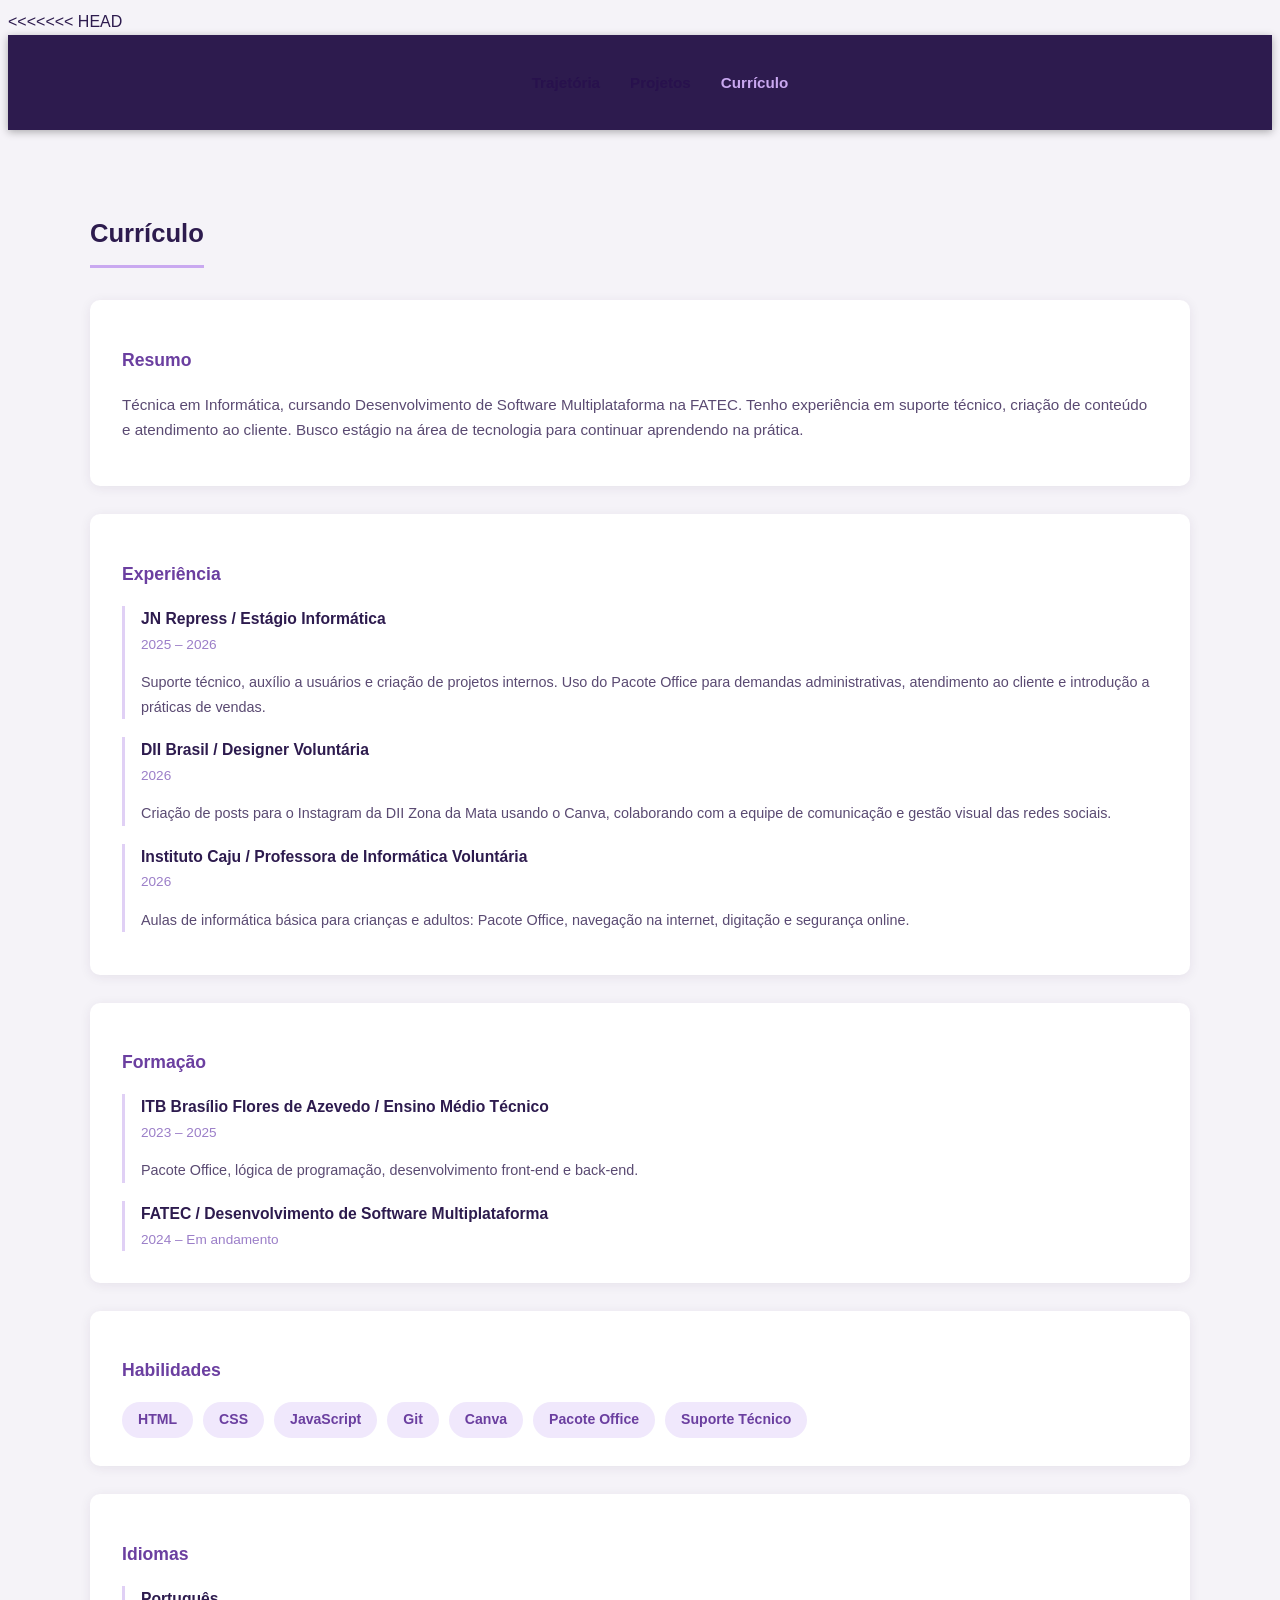
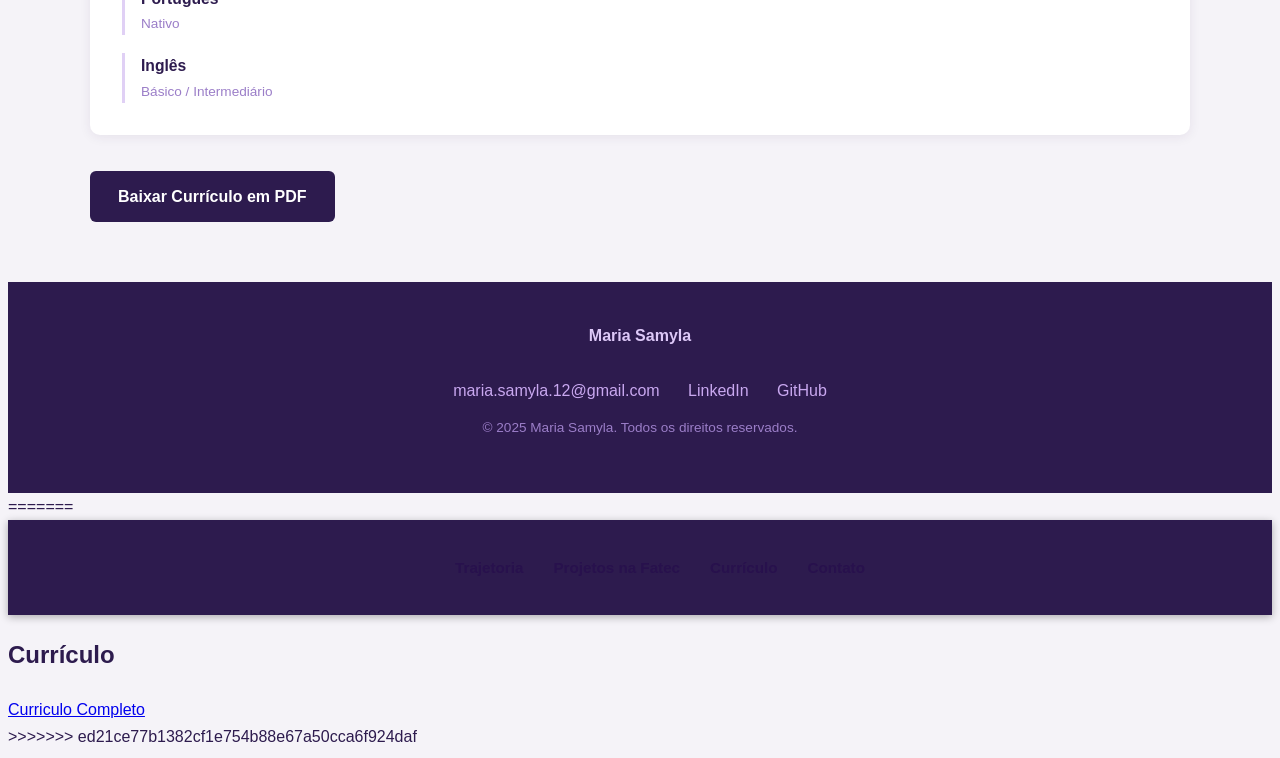
==== curriculo.html @ c289624d "Add files via upload" ====
<<<<<<< HEAD
<!DOCTYPE html>
<html lang="pt-BR">
<head>
  <meta charset="UTF-8">
  <meta name="viewport" content="width=device-width, initial-scale=1.0">
  <link rel="stylesheet" href="coiso.css">
  <title>Currículo — Maria Samyla</title>
</head>
<body>

  <header id="cabecalho">
    <div class="container">
      <nav>
        <ul>
          <li><a href="portifolio.html">Trajetória</a></li>
          <li><a href="projetos.html">Projetos</a></li>
          <li><a href="curriculo.html" class="active">Currículo</a></li>
        </ul>
      </nav>
    </div>
  </header>

  <main class="section">
    <h2>Currículo</h2>

    <div class="cv-block">
      <h3>Resumo</h3>
      <p style="color:#5a4a72; font-size:0.95rem;">
        Técnica em Informática, cursando Desenvolvimento de Software Multiplataforma na FATEC.
        Tenho experiência em suporte técnico, criação de conteúdo e atendimento ao cliente.
        Busco estágio na área de tecnologia para continuar aprendendo na prática.
      </p>
    </div>

    <div class="cv-block">
      <h3>Experiência</h3>
      <div class="cv-item">
        <strong>JN Repress / Estágio Informática</strong>
        <span>2025 – 2026</span>
        <p>Suporte técnico, auxílio a usuários e criação de projetos internos. Uso do Pacote Office para demandas administrativas, atendimento ao cliente e introdução a práticas de vendas.</p>
      </div>
      <div class="cv-item">
        <strong>DII Brasil / Designer Voluntária</strong>
        <span>2026</span>
        <p>Criação de posts para o Instagram da DII Zona da Mata usando o Canva, colaborando com a equipe de comunicação e gestão visual das redes sociais.</p>
      </div>
      <div class="cv-item">
        <strong>Instituto Caju / Professora de Informática Voluntária</strong>
        <span>2026</span>
        <p>Aulas de informática básica para crianças e adultos: Pacote Office, navegação na internet, digitação e segurança online.</p>
      </div>
    </div>

    <div class="cv-block">
      <h3>Formação</h3>
      <div class="cv-item">
        <strong>ITB Brasílio Flores de Azevedo / Ensino Médio Técnico</strong>
        <span>2023 – 2025</span>
        <p>Pacote Office, lógica de programação, desenvolvimento front-end e back-end.</p>
      </div>
      <div class="cv-item">
        <strong>FATEC / Desenvolvimento de Software Multiplataforma</strong>
        <span>2024 – Em andamento</span>
      </div>
    </div>

    <div class="cv-block">
      <h3>Habilidades</h3>
      <div class="skills-list">
        <span class="skill">HTML</span>
        <span class="skill">CSS</span>
        <span class="skill">JavaScript</span>
        <span class="skill">Git</span>
        <span class="skill">Canva</span>
        <span class="skill">Pacote Office</span>
        <span class="skill">Suporte Técnico</span>
      </div>
    </div>

    <div class="cv-block">
      <h3>Idiomas</h3>
      <div class="cv-item">
        <strong>Português</strong>
        <span>Nativo</span>
      </div>
      <div class="cv-item">
        <strong>Inglês</strong>
        <span>Básico / Intermediário</span>
      </div>
    </div>

    <a href="C:/Users/Samyla/Downloads/Currículo - Maria Samyla.pdf" class="btn-download" download>
      Baixar Currículo em PDF
    </a>
  </main>

  <footer id="rodape">
    <div>
      <strong>Maria Samyla</strong>
      <br><br>
      <a href="mailto:maria.samyla.12@gmail.com">maria.samyla.12@gmail.com</a>
      <a href="https://www.linkedin.com/in/mariaferreirasantos" target="_blank">LinkedIn</a>
      <a href="https://github.com/Mariasamyla" target="_blank">GitHub</a>
    </div>
    <p>© 2025 Maria Samyla. Todos os direitos reservados.</p>
  </footer>

</body>
</html>
=======

<!DOCTYPE html>
<html lang="en">
<head>
    <meta charset="UTF-8">
    <meta name="viewport" content="width=device-width, initial-scale=1.0">
    <link rel="stylesheet" href="coiso.css">
    <title>Curriculo</title>
</head>
<body>
   <header id="cabecalho">
    <div class="container">
      <nav>
        <ul >
          <li><a href="portifolio.html">Trajetoria</a></li>
          <li><a href="projetos.html">Projetos na Fatec</a></li>
          <li><a href="curriculo.html">Currículo</a></li>
          <li><a href="links">Contato</a></li>
        </ul>
      </nav>
    </div>
  </header>
  <section id="parte">
    <h2>Currículo</h2>
    
  </section>
  
  
  <section id="curriculo"> 
<a href="C:/Users/Samyla/Downloads/Curr%C3%ADculo%20-%20Maria%20Samyla.pdf">Curriculo Completo</a>
          </section>
</body>
</html>
>>>>>>> ed21ce77b1382cf1e754b88e67a50cca6f924daf
---- coiso.css ----
<<<<<<< HEAD
* {
  margin: 0;
  padding: 0;
  box-sizing: border-box;
}

body {
  font-family: 'Segoe UI', sans-serif;
  background: #f5f3f8;
  color: #2d1b4e;
  line-height: 1.7;
}

/* NAV */
#cabecalho {
  background: #2d1b4e;
  padding: 18px 0;
  position: sticky;
  top: 0;
  z-index: 100;
  box-shadow: 0 2px 8px rgba(0,0,0,0.3);
}

#cabecalho .container {
  max-width: 1100px;
  margin: auto;
  display: flex;
  align-items: center;
  justify-content: center;
  padding: 0 24px;
}

#cabecalho nav ul {
  display: flex;
  gap: 32px;
  list-style: none;
}

#cabecalho nav a {
  text-decoration: none;
  color: #e0d0f5;
  font-weight: 500;
  font-size: 0.95rem;
  transition: color 0.2s;
}

#cabecalho nav a:hover,
#cabecalho nav a.active {
  color: #c9a8f0;
}

/* HERO */
#hero {
  background: linear-gradient(135deg, #2d1b4e 0%, #6b3fa0 100%);
  color: white;
  padding: 80px 24px;
  text-align: center;
}

#hero h1 {
  font-size: 2.6rem;
  font-weight: 700;
  margin-bottom: 12px;
}

#hero p {
  font-size: 1.1rem;
  color: #ddc8f8;
  max-width: 520px;
  margin: 0 auto 28px;
}

#hero .btn {
  display: inline-block;
  background: #c9a8f0;
  color: #2d1b4e;
  padding: 12px 28px;
  border-radius: 6px;
  font-weight: 700;
  text-decoration: none;
  transition: background 0.2s;
}

#hero .btn:hover {
  background: #b48de8;
}

/* SECTIONS */
.section {
  max-width: 1100px;
  margin: 60px auto;
  padding: 0 24px;
}

.section h2 {
  font-size: 1.6rem;
  color: #2d1b4e;
  margin-bottom: 32px;
  padding-bottom: 10px;
  border-bottom: 3px solid #c9a8f0;
  display: inline-block;
}

/* SOBRE */
.sobre-grid {
  display: grid;
  grid-template-columns: 180px 1fr;
  gap: 40px;
  align-items: start;
}

.sobre-grid img {
  width: 180px;
  height: 180px;
  border-radius: 50%;
  object-fit: cover;
  border: 4px solid #c9a8f0;
}

.sobre-grid p {
  font-size: 1rem;
  color: #3d2a5e;
}

/* CARDS */
.cards {
  display: grid;
  grid-template-columns: repeat(auto-fill, minmax(300px, 1fr));
  gap: 24px;
}

.card {
  background: white;
  border-radius: 10px;
  padding: 24px;
  box-shadow: 0 2px 12px rgba(45,27,78,0.08);
  border-left: 4px solid #c9a8f0;
  transition: transform 0.2s, box-shadow 0.2s;
}

.card:hover {
  transform: translateY(-4px);
  box-shadow: 0 6px 20px rgba(45,27,78,0.14);
}

.card h3 {
  font-size: 1.05rem;
  color: #2d1b4e;
  margin-bottom: 6px;
}

.card .tag {
  display: inline-block;
  background: #f0e8fc;
  color: #6b3fa0;
  font-size: 0.78rem;
  padding: 3px 10px;
  border-radius: 20px;
  margin-bottom: 10px;
  font-weight: 600;
}

.card p {
  font-size: 0.92rem;
  color: #5a4a72;
}

.card a {
  display: inline-block;
  margin-top: 12px;
  color: #6b3fa0;
  font-weight: 600;
  font-size: 0.9rem;
  text-decoration: none;
}

.card a:hover {
  text-decoration: underline;
}

/* CURRICULO */
.cv-block {
  background: white;
  border-radius: 10px;
  padding: 28px 32px;
  box-shadow: 0 2px 12px rgba(45,27,78,0.08);
  margin-bottom: 28px;
}

.cv-block h3 {
  font-size: 1.1rem;
  color: #6b3fa0;
  margin-bottom: 16px;
}

.cv-item {
  border-left: 3px solid #e0d0f5;
  padding-left: 16px;
  margin-bottom: 18px;
}

.cv-item:last-child {
  margin-bottom: 0;
}

.cv-item strong {
  display: block;
  color: #2d1b4e;
  font-size: 0.98rem;
}

.cv-item span {
  font-size: 0.85rem;
  color: #9b7ec8;
  display: block;
  margin-bottom: 4px;
}

.cv-item p {
  font-size: 0.9rem;
  color: #5a4a72;
}

.skills-list {
  display: flex;
  flex-wrap: wrap;
  gap: 10px;
}

.skill {
  background: #f0e8fc;
  color: #6b3fa0;
  padding: 6px 16px;
  border-radius: 20px;
  font-size: 0.88rem;
  font-weight: 600;
}

.btn-download {
  display: inline-block;
  background: #2d1b4e;
  color: white;
  padding: 12px 28px;
  border-radius: 6px;
  font-weight: 700;
  text-decoration: none;
  margin-top: 8px;
  transition: background 0.2s;
}

.btn-download:hover {
  background: #6b3fa0;
}

/* FOOTER */
#rodape {
  background: #2d1b4e;
  color: #ddc8f8;
  text-align: center;
  padding: 40px 24px;
  margin-top: 60px;
}

#rodape a {
  color: #c9a8f0;
  text-decoration: none;
  margin: 0 12px;
  font-weight: 500;
}

#rodape a:hover {
  text-decoration: underline;
}

#rodape p {
  margin-top: 12px;
  font-size: 0.85rem;
  color: #9b7ec8;
}

@media (max-width: 640px) {
  .sobre-grid {
    grid-template-columns: 1fr;
    text-align: center;
  }
  .sobre-grid img {
    margin: 0 auto;
  }
  #hero h1 {
    font-size: 1.8rem;
  }
}
=======
#cabecalho { 
    background: hsl(276, 42%, 71%);
    padding: 16px 0;
}
#cabecalho .container {
    max-width: 1200px;
    margin: auto;
    display: flex;
    align-items: center;
    justify-content: center;
}
#cabecalho nav ul {
    display: flex;
    gap: 30px;
    list-style: none;
}
#cabecalho nav a:hover {
    color: #1521c5;
}
#cabecalho nav a {
    text-decoration: none;
    color: #28114d;
    font-weight: 600;
}

#vivencias {
    display: flex;  
    flex-direction: column;
    align-items: left;
    padding: 40px 0;
}
>>>>>>> ed21ce77b1382cf1e754b88e67a50cca6f924daf
---- coiso.css ----
<<<<<<< HEAD
* {
  margin: 0;
  padding: 0;
  box-sizing: border-box;
}

body {
  font-family: 'Segoe UI', sans-serif;
  background: #f5f3f8;
  color: #2d1b4e;
  line-height: 1.7;
}

/* NAV */
#cabecalho {
  background: #2d1b4e;
  padding: 18px 0;
  position: sticky;
  top: 0;
  z-index: 100;
  box-shadow: 0 2px 8px rgba(0,0,0,0.3);
}

#cabecalho .container {
  max-width: 1100px;
  margin: auto;
  display: flex;
  align-items: center;
  justify-content: center;
  padding: 0 24px;
}

#cabecalho nav ul {
  display: flex;
  gap: 32px;
  list-style: none;
}

#cabecalho nav a {
  text-decoration: none;
  color: #e0d0f5;
  font-weight: 500;
  font-size: 0.95rem;
  transition: color 0.2s;
}

#cabecalho nav a:hover,
#cabecalho nav a.active {
  color: #c9a8f0;
}

/* HERO */
#hero {
  background: linear-gradient(135deg, #2d1b4e 0%, #6b3fa0 100%);
  color: white;
  padding: 80px 24px;
  text-align: center;
}

#hero h1 {
  font-size: 2.6rem;
  font-weight: 700;
  margin-bottom: 12px;
}

#hero p {
  font-size: 1.1rem;
  color: #ddc8f8;
  max-width: 520px;
  margin: 0 auto 28px;
}

#hero .btn {
  display: inline-block;
  background: #c9a8f0;
  color: #2d1b4e;
  padding: 12px 28px;
  border-radius: 6px;
  font-weight: 700;
  text-decoration: none;
  transition: background 0.2s;
}

#hero .btn:hover {
  background: #b48de8;
}

/* SECTIONS */
.section {
  max-width: 1100px;
  margin: 60px auto;
  padding: 0 24px;
}

.section h2 {
  font-size: 1.6rem;
  color: #2d1b4e;
  margin-bottom: 32px;
  padding-bottom: 10px;
  border-bottom: 3px solid #c9a8f0;
  display: inline-block;
}

/* SOBRE */
.sobre-grid {
  display: grid;
  grid-template-columns: 180px 1fr;
  gap: 40px;
  align-items: start;
}

.sobre-grid img {
  width: 180px;
  height: 180px;
  border-radius: 50%;
  object-fit: cover;
  border: 4px solid #c9a8f0;
}

.sobre-grid p {
  font-size: 1rem;
  color: #3d2a5e;
}

/* CARDS */
.cards {
  display: grid;
  grid-template-columns: repeat(auto-fill, minmax(300px, 1fr));
  gap: 24px;
}

.card {
  background: white;
  border-radius: 10px;
  padding: 24px;
  box-shadow: 0 2px 12px rgba(45,27,78,0.08);
  border-left: 4px solid #c9a8f0;
  transition: transform 0.2s, box-shadow 0.2s;
}

.card:hover {
  transform: translateY(-4px);
  box-shadow: 0 6px 20px rgba(45,27,78,0.14);
}

.card h3 {
  font-size: 1.05rem;
  color: #2d1b4e;
  margin-bottom: 6px;
}

.card .tag {
  display: inline-block;
  background: #f0e8fc;
  color: #6b3fa0;
  font-size: 0.78rem;
  padding: 3px 10px;
  border-radius: 20px;
  margin-bottom: 10px;
  font-weight: 600;
}

.card p {
  font-size: 0.92rem;
  color: #5a4a72;
}

.card a {
  display: inline-block;
  margin-top: 12px;
  color: #6b3fa0;
  font-weight: 600;
  font-size: 0.9rem;
  text-decoration: none;
}

.card a:hover {
  text-decoration: underline;
}

/* CURRICULO */
.cv-block {
  background: white;
  border-radius: 10px;
  padding: 28px 32px;
  box-shadow: 0 2px 12px rgba(45,27,78,0.08);
  margin-bottom: 28px;
}

.cv-block h3 {
  font-size: 1.1rem;
  color: #6b3fa0;
  margin-bottom: 16px;
}

.cv-item {
  border-left: 3px solid #e0d0f5;
  padding-left: 16px;
  margin-bottom: 18px;
}

.cv-item:last-child {
  margin-bottom: 0;
}

.cv-item strong {
  display: block;
  color: #2d1b4e;
  font-size: 0.98rem;
}

.cv-item span {
  font-size: 0.85rem;
  color: #9b7ec8;
  display: block;
  margin-bottom: 4px;
}

.cv-item p {
  font-size: 0.9rem;
  color: #5a4a72;
}

.skills-list {
  display: flex;
  flex-wrap: wrap;
  gap: 10px;
}

.skill {
  background: #f0e8fc;
  color: #6b3fa0;
  padding: 6px 16px;
  border-radius: 20px;
  font-size: 0.88rem;
  font-weight: 600;
}

.btn-download {
  display: inline-block;
  background: #2d1b4e;
  color: white;
  padding: 12px 28px;
  border-radius: 6px;
  font-weight: 700;
  text-decoration: none;
  margin-top: 8px;
  transition: background 0.2s;
}

.btn-download:hover {
  background: #6b3fa0;
}

/* FOOTER */
#rodape {
  background: #2d1b4e;
  color: #ddc8f8;
  text-align: center;
  padding: 40px 24px;
  margin-top: 60px;
}

#rodape a {
  color: #c9a8f0;
  text-decoration: none;
  margin: 0 12px;
  font-weight: 500;
}

#rodape a:hover {
  text-decoration: underline;
}

#rodape p {
  margin-top: 12px;
  font-size: 0.85rem;
  color: #9b7ec8;
}

@media (max-width: 640px) {
  .sobre-grid {
    grid-template-columns: 1fr;
    text-align: center;
  }
  .sobre-grid img {
    margin: 0 auto;
  }
  #hero h1 {
    font-size: 1.8rem;
  }
}
=======
#cabecalho { 
    background: hsl(276, 42%, 71%);
    padding: 16px 0;
}
#cabecalho .container {
    max-width: 1200px;
    margin: auto;
    display: flex;
    align-items: center;
    justify-content: center;
}
#cabecalho nav ul {
    display: flex;
    gap: 30px;
    list-style: none;
}
#cabecalho nav a:hover {
    color: #1521c5;
}
#cabecalho nav a {
    text-decoration: none;
    color: #28114d;
    font-weight: 600;
}

#vivencias {
    display: flex;  
    flex-direction: column;
    align-items: left;
    padding: 40px 0;
}
>>>>>>> ed21ce77b1382cf1e754b88e67a50cca6f924daf
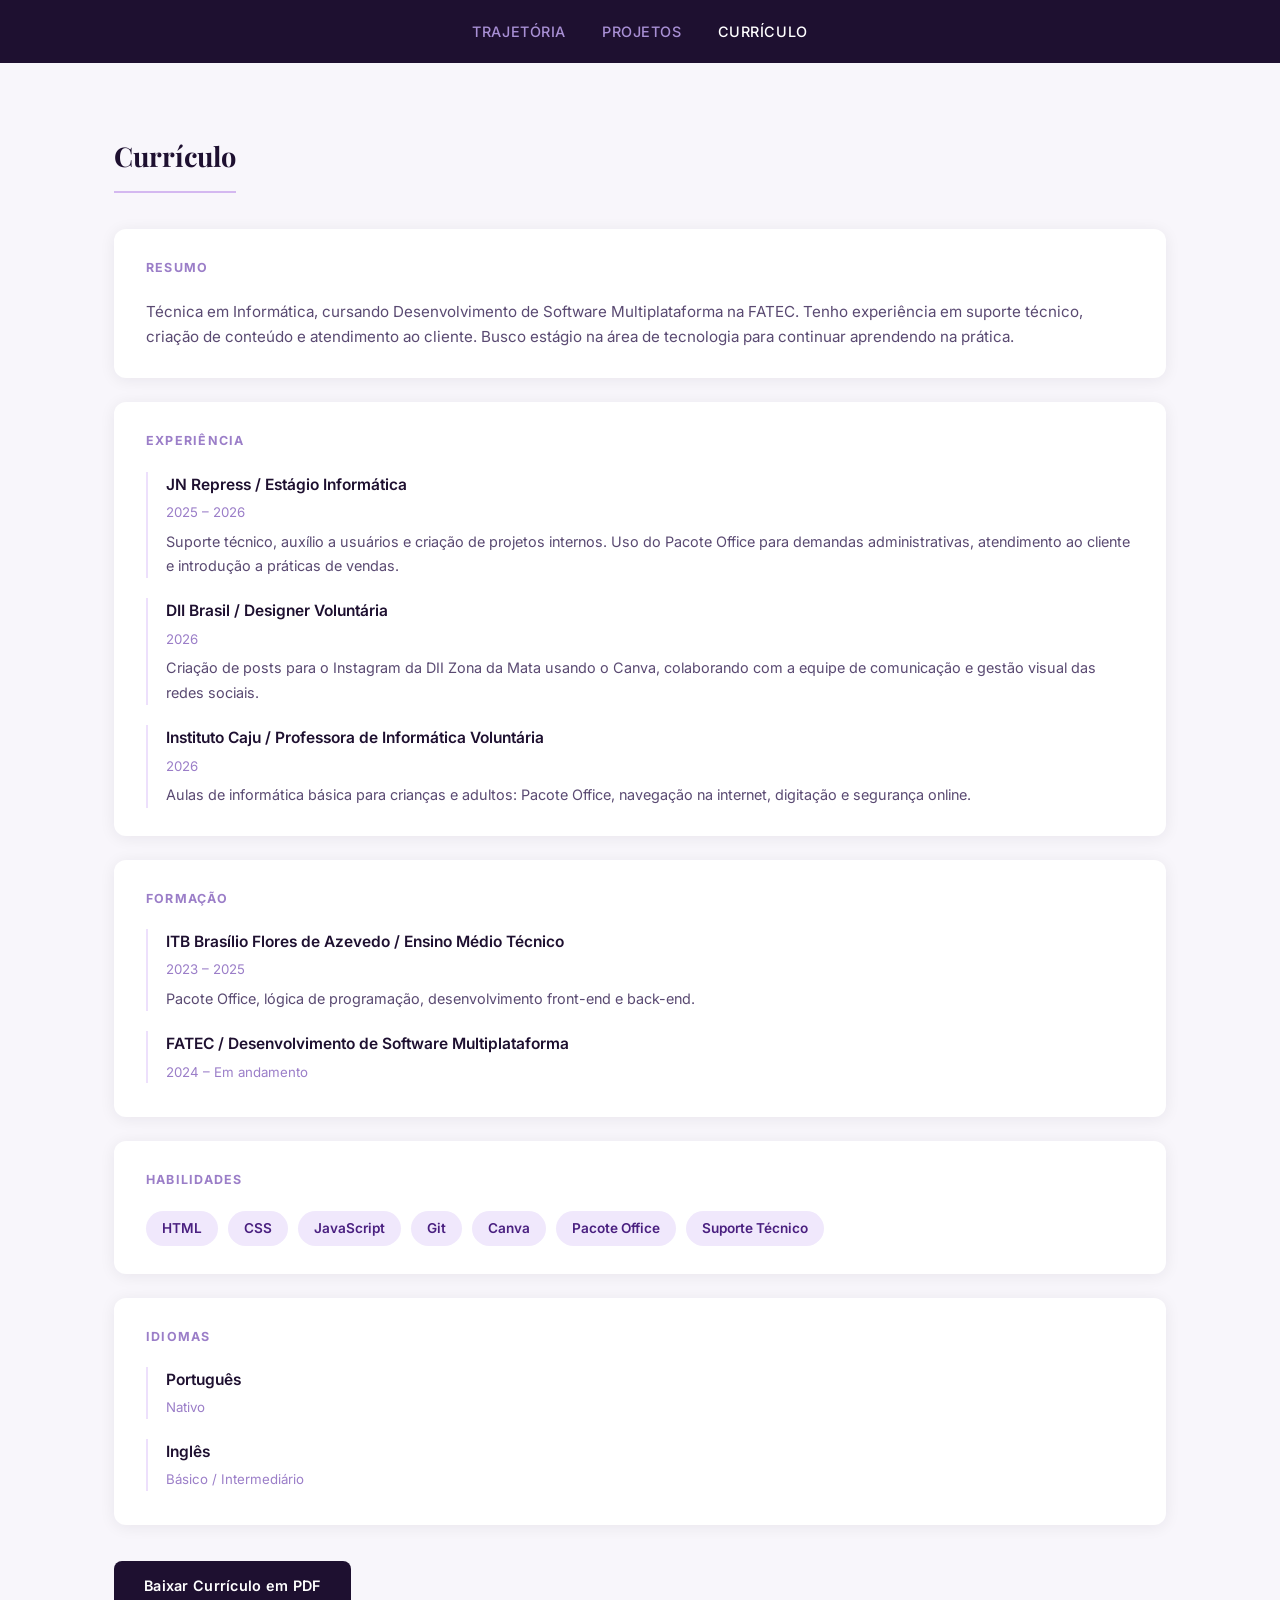
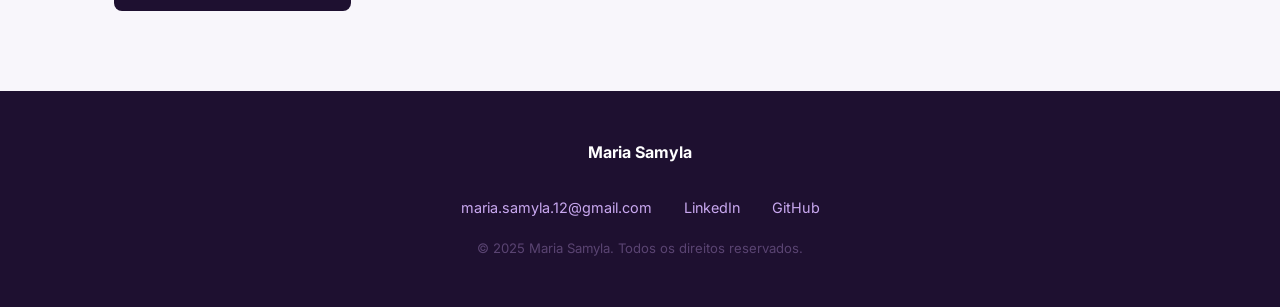
==== commit 651a9cf8: "mudancas" ====
--- a/curriculo.html
+++ b/curriculo.html
@@ -1,4 +1,3 @@
-<<<<<<< HEAD
 <!DOCTYPE html>
 <html lang="pt-BR">
 <head>
@@ -108,38 +107,3 @@
 
 </body>
 </html>
-=======
-
-<!DOCTYPE html>
-<html lang="en">
-<head>
-    <meta charset="UTF-8">
-    <meta name="viewport" content="width=device-width, initial-scale=1.0">
-    <link rel="stylesheet" href="coiso.css">
-    <title>Curriculo</title>
-</head>
-<body>
-   <header id="cabecalho">
-    <div class="container">
-      <nav>
-        <ul >
-          <li><a href="portifolio.html">Trajetoria</a></li>
-          <li><a href="projetos.html">Projetos na Fatec</a></li>
-          <li><a href="curriculo.html">Currículo</a></li>
-          <li><a href="links">Contato</a></li>
-        </ul>
-      </nav>
-    </div>
-  </header>
-  <section id="parte">
-    <h2>Currículo</h2>
-    
-  </section>
-  
-  
-  <section id="curriculo"> 
-<a href="C:/Users/Samyla/Downloads/Curr%C3%ADculo%20-%20Maria%20Samyla.pdf">Curriculo Completo</a>
-          </section>
-</body>
-</html>
->>>>>>> ed21ce77b1382cf1e754b88e67a50cca6f924daf
--- a/coiso.css
+++ b/coiso.css
@@ -1,4 +1,5 @@
-<<<<<<< HEAD
+@import url('https://fonts.googleapis.com/css2?family=Inter:wght@400;500;600;700&family=Playfair+Display:wght@700&display=swap');
+
 * {
   margin: 0;
   padding: 0;
@@ -6,20 +7,20 @@
 }
 
 body {
-  font-family: 'Segoe UI', sans-serif;
-  background: #f5f3f8;
-  color: #2d1b4e;
+  font-family: 'Inter', sans-serif;
+  background: #f8f6fb;
+  color: #1e1030;
   line-height: 1.7;
 }
 
 /* NAV */
 #cabecalho {
-  background: #2d1b4e;
+  background: #1e1030;
   padding: 18px 0;
   position: sticky;
   top: 0;
   z-index: 100;
-  box-shadow: 0 2px 8px rgba(0,0,0,0.3);
+  box-shadow: 0 1px 0 rgba(255,255,255,0.06);
 }
 
 #cabecalho .container {
@@ -33,89 +34,112 @@
 
 #cabecalho nav ul {
   display: flex;
-  gap: 32px;
+  gap: 36px;
   list-style: none;
 }
 
 #cabecalho nav a {
   text-decoration: none;
-  color: #e0d0f5;
+  color: #a88fd4;
   font-weight: 500;
-  font-size: 0.95rem;
+  font-size: 0.9rem;
+  letter-spacing: 0.04em;
+  text-transform: uppercase;
   transition: color 0.2s;
 }
 
 #cabecalho nav a:hover,
 #cabecalho nav a.active {
-  color: #c9a8f0;
+  color: #fff;
 }
 
 /* HERO */
 #hero {
-  background: linear-gradient(135deg, #2d1b4e 0%, #6b3fa0 100%);
+  background: linear-gradient(135deg, #1e1030 0%, #4a2080 100%);
   color: white;
-  padding: 80px 24px;
+  padding: 100px 24px 90px;
   text-align: center;
+  position: relative;
+  overflow: hidden;
+}
+
+#hero::after {
+  content: '';
+  position: absolute;
+  bottom: -2px;
+  left: 0;
+  width: 100%;
+  height: 60px;
+  background: #f8f6fb;
+  clip-path: ellipse(55% 100% at 50% 100%);
 }
 
 #hero h1 {
-  font-size: 2.6rem;
+  font-family: 'Playfair Display', serif;
+  font-size: 3rem;
   font-weight: 700;
-  margin-bottom: 12px;
+  margin-bottom: 14px;
+  letter-spacing: -0.02em;
 }
 
 #hero p {
-  font-size: 1.1rem;
-  color: #ddc8f8;
-  max-width: 520px;
-  margin: 0 auto 28px;
+  font-size: 1.05rem;
+  color: #cdb8f0;
+  max-width: 480px;
+  margin: 0 auto 32px;
 }
 
 #hero .btn {
   display: inline-block;
-  background: #c9a8f0;
-  color: #2d1b4e;
-  padding: 12px 28px;
+  background: transparent;
+  color: #fff;
+  padding: 12px 30px;
   border-radius: 6px;
-  font-weight: 700;
-  text-decoration: none;
-  transition: background 0.2s;
+  font-weight: 600;
+  font-size: 0.9rem;
+  text-decoration: none;
+  border: 2px solid rgba(255,255,255,0.4);
+  letter-spacing: 0.04em;
+  transition: background 0.2s, border-color 0.2s;
 }
 
 #hero .btn:hover {
-  background: #b48de8;
+  background: rgba(255,255,255,0.1);
+  border-color: #fff;
 }
 
 /* SECTIONS */
 .section {
   max-width: 1100px;
-  margin: 60px auto;
+  margin: 70px auto;
   padding: 0 24px;
 }
 
 .section h2 {
-  font-size: 1.6rem;
-  color: #2d1b4e;
-  margin-bottom: 32px;
-  padding-bottom: 10px;
-  border-bottom: 3px solid #c9a8f0;
+  font-family: 'Playfair Display', serif;
+  font-size: 1.7rem;
+  color: #1e1030;
+  margin-bottom: 36px;
+  padding-bottom: 12px;
+  border-bottom: 2px solid #d4b8f0;
   display: inline-block;
 }
 
 /* SOBRE */
 .sobre-grid {
   display: grid;
-  grid-template-columns: 180px 1fr;
-  gap: 40px;
+  grid-template-columns: 200px 1fr;
+  gap: 48px;
   align-items: start;
 }
 
 .sobre-grid img {
-  width: 180px;
-  height: 180px;
+  width: 200px;
+  height: 200px;
   border-radius: 50%;
   object-fit: cover;
-  border: 4px solid #c9a8f0;
+  border: 3px solid #d4b8f0;
+  box-shadow: 0 8px 24px rgba(74,32,128,0.15);
 }
 
 .sobre-grid p {
@@ -126,53 +150,57 @@
 /* CARDS */
 .cards {
   display: grid;
-  grid-template-columns: repeat(auto-fill, minmax(300px, 1fr));
-  gap: 24px;
+  grid-template-columns: repeat(auto-fill, minmax(290px, 1fr));
+  gap: 20px;
 }
 
 .card {
   background: white;
-  border-radius: 10px;
+  border-radius: 12px;
   padding: 24px;
-  box-shadow: 0 2px 12px rgba(45,27,78,0.08);
-  border-left: 4px solid #c9a8f0;
-  transition: transform 0.2s, box-shadow 0.2s;
+  box-shadow: 0 2px 16px rgba(30,16,48,0.07);
+  border-top: 3px solid #c9a8f0;
+  transition: transform 0.25s, box-shadow 0.25s;
 }
 
 .card:hover {
-  transform: translateY(-4px);
-  box-shadow: 0 6px 20px rgba(45,27,78,0.14);
+  transform: translateY(-5px);
+  box-shadow: 0 10px 28px rgba(30,16,48,0.13);
 }
 
 .card h3 {
-  font-size: 1.05rem;
-  color: #2d1b4e;
-  margin-bottom: 6px;
+  font-size: 1rem;
+  font-weight: 600;
+  color: #1e1030;
+  margin-bottom: 8px;
 }
 
 .card .tag {
   display: inline-block;
   background: #f0e8fc;
   color: #6b3fa0;
-  font-size: 0.78rem;
+  font-size: 0.75rem;
   padding: 3px 10px;
   border-radius: 20px;
   margin-bottom: 10px;
   font-weight: 600;
+  letter-spacing: 0.02em;
 }
 
 .card p {
-  font-size: 0.92rem;
+  font-size: 0.91rem;
   color: #5a4a72;
+  line-height: 1.6;
 }
 
 .card a {
   display: inline-block;
-  margin-top: 12px;
+  margin-top: 14px;
   color: #6b3fa0;
   font-weight: 600;
-  font-size: 0.9rem;
-  text-decoration: none;
+  font-size: 0.88rem;
+  text-decoration: none;
+  transition: gap 0.2s;
 }
 
 .card a:hover {
@@ -182,22 +210,25 @@
 /* CURRICULO */
 .cv-block {
   background: white;
-  border-radius: 10px;
+  border-radius: 12px;
   padding: 28px 32px;
-  box-shadow: 0 2px 12px rgba(45,27,78,0.08);
-  margin-bottom: 28px;
+  box-shadow: 0 2px 16px rgba(30,16,48,0.07);
+  margin-bottom: 24px;
 }
 
 .cv-block h3 {
-  font-size: 1.1rem;
-  color: #6b3fa0;
-  margin-bottom: 16px;
+  font-size: 0.78rem;
+  font-weight: 700;
+  color: #9b7ec8;
+  text-transform: uppercase;
+  letter-spacing: 0.1em;
+  margin-bottom: 20px;
 }
 
 .cv-item {
-  border-left: 3px solid #e0d0f5;
-  padding-left: 16px;
-  margin-bottom: 18px;
+  border-left: 2px solid #ede0fc;
+  padding-left: 18px;
+  margin-bottom: 20px;
 }
 
 .cv-item:last-child {
@@ -206,15 +237,16 @@
 
 .cv-item strong {
   display: block;
-  color: #2d1b4e;
-  font-size: 0.98rem;
+  color: #1e1030;
+  font-size: 0.97rem;
+  font-weight: 600;
 }
 
 .cv-item span {
-  font-size: 0.85rem;
+  font-size: 0.83rem;
   color: #9b7ec8;
   display: block;
-  margin-bottom: 4px;
+  margin: 3px 0 6px;
 }
 
 .cv-item p {
@@ -230,55 +262,64 @@
 
 .skill {
   background: #f0e8fc;
-  color: #6b3fa0;
+  color: #4a2080;
   padding: 6px 16px;
   border-radius: 20px;
-  font-size: 0.88rem;
+  font-size: 0.85rem;
   font-weight: 600;
 }
 
 .btn-download {
   display: inline-block;
-  background: #2d1b4e;
+  background: #1e1030;
   color: white;
-  padding: 12px 28px;
-  border-radius: 6px;
-  font-weight: 700;
-  text-decoration: none;
-  margin-top: 8px;
+  padding: 13px 30px;
+  border-radius: 8px;
+  font-weight: 600;
+  font-size: 0.9rem;
+  text-decoration: none;
+  margin-top: 12px;
   transition: background 0.2s;
+  letter-spacing: 0.02em;
 }
 
 .btn-download:hover {
-  background: #6b3fa0;
+  background: #4a2080;
 }
 
 /* FOOTER */
 #rodape {
-  background: #2d1b4e;
-  color: #ddc8f8;
+  background: #1e1030;
+  color: #a88fd4;
   text-align: center;
-  padding: 40px 24px;
-  margin-top: 60px;
+  padding: 48px 24px;
+  margin-top: 80px;
+}
+
+#rodape strong {
+  color: #fff;
+  font-size: 1rem;
 }
 
 #rodape a {
   color: #c9a8f0;
   text-decoration: none;
-  margin: 0 12px;
-  font-weight: 500;
+  margin: 0 14px;
+  font-size: 0.9rem;
+  transition: color 0.2s;
 }
 
 #rodape a:hover {
-  text-decoration: underline;
+  color: #fff;
 }
 
 #rodape p {
-  margin-top: 12px;
-  font-size: 0.85rem;
-  color: #9b7ec8;
-}
-
+  margin-top: 16px;
+  font-size: 0.82rem;
+  color: #5a4472;
+}
+
+/* RESPONSIVE */
 @media (max-width: 640px) {
   .sobre-grid {
     grid-template-columns: 1fr;
@@ -288,39 +329,9 @@
     margin: 0 auto;
   }
   #hero h1 {
-    font-size: 1.8rem;
+    font-size: 2rem;
   }
-}
-=======
-#cabecalho { 
-    background: hsl(276, 42%, 71%);
-    padding: 16px 0;
-}
-#cabecalho .container {
-    max-width: 1200px;
-    margin: auto;
-    display: flex;
-    align-items: center;
-    justify-content: center;
-}
-#cabecalho nav ul {
-    display: flex;
-    gap: 30px;
-    list-style: none;
-}
-#cabecalho nav a:hover {
-    color: #1521c5;
-}
-#cabecalho nav a {
-    text-decoration: none;
-    color: #28114d;
-    font-weight: 600;
-}
-
-#vivencias {
-    display: flex;  
-    flex-direction: column;
-    align-items: left;
-    padding: 40px 0;
-}
->>>>>>> ed21ce77b1382cf1e754b88e67a50cca6f924daf
+  #hero::after {
+    display: none;
+  }
+}
